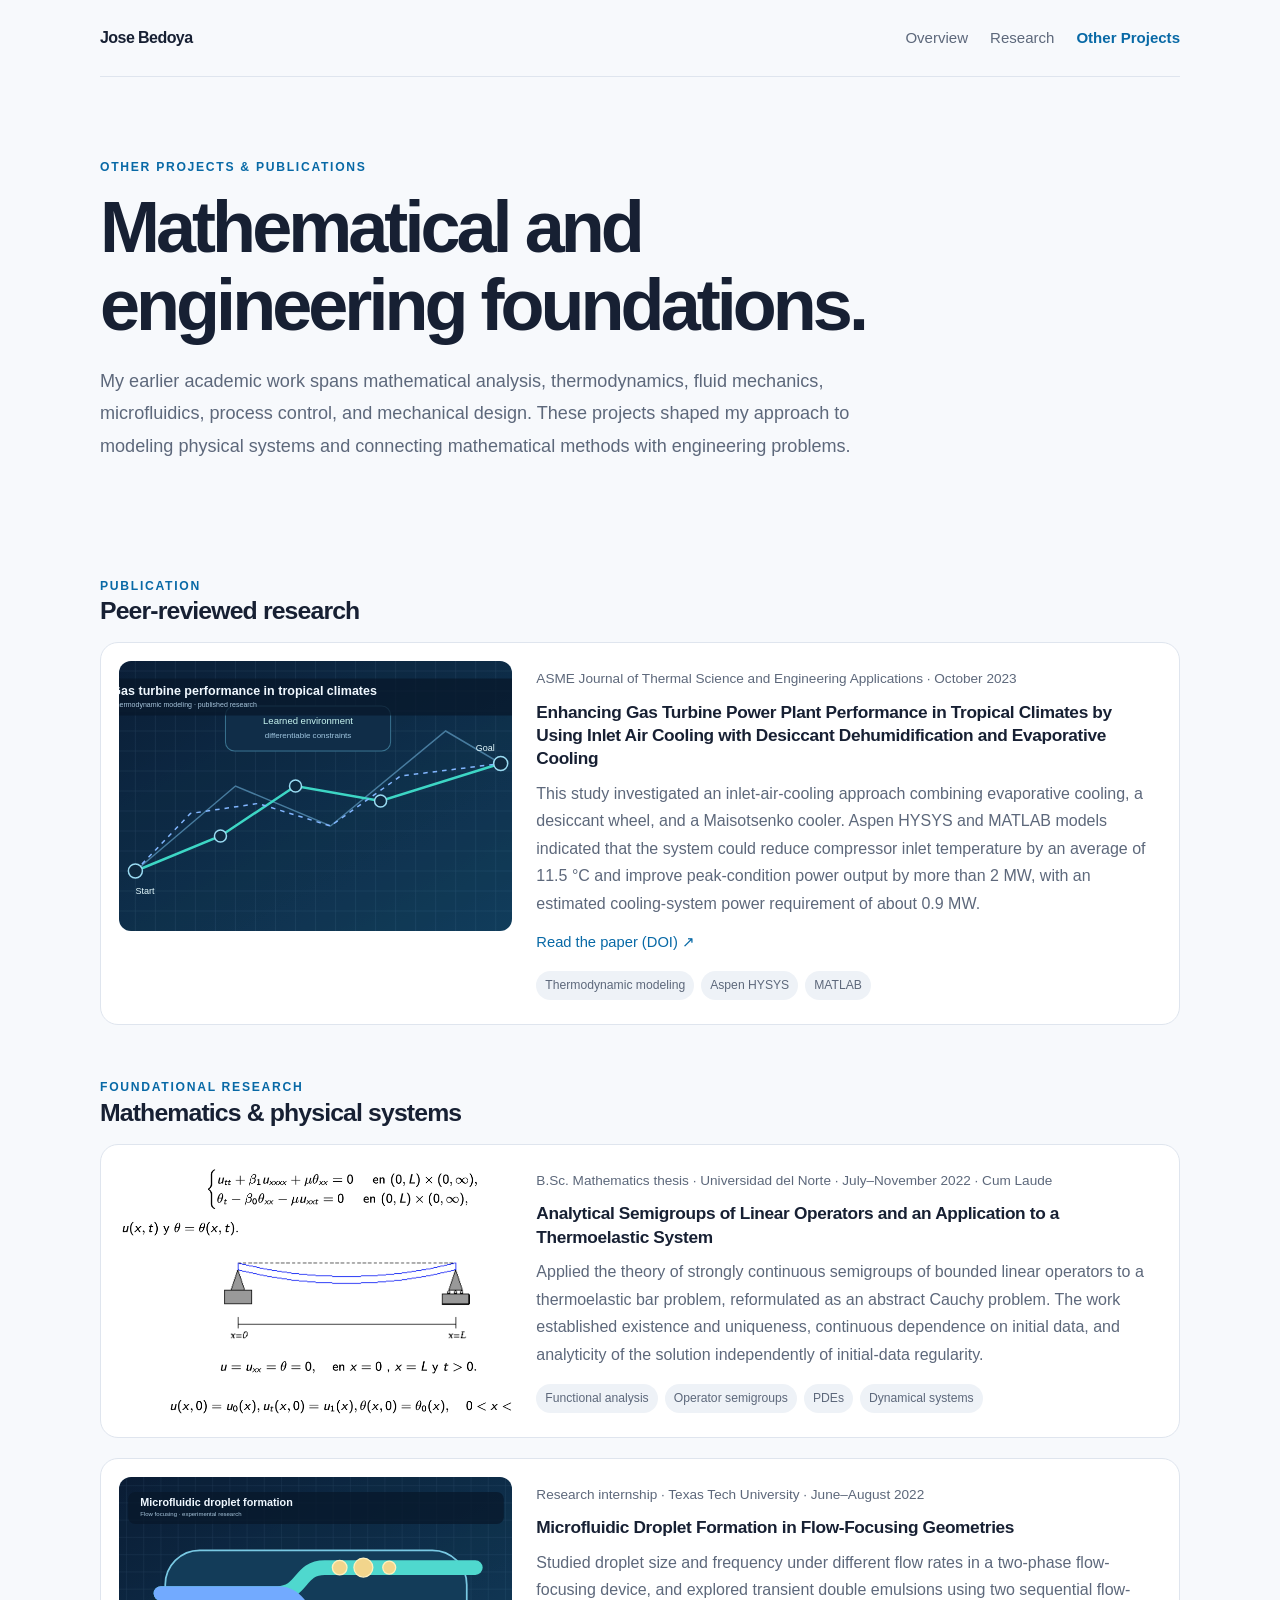
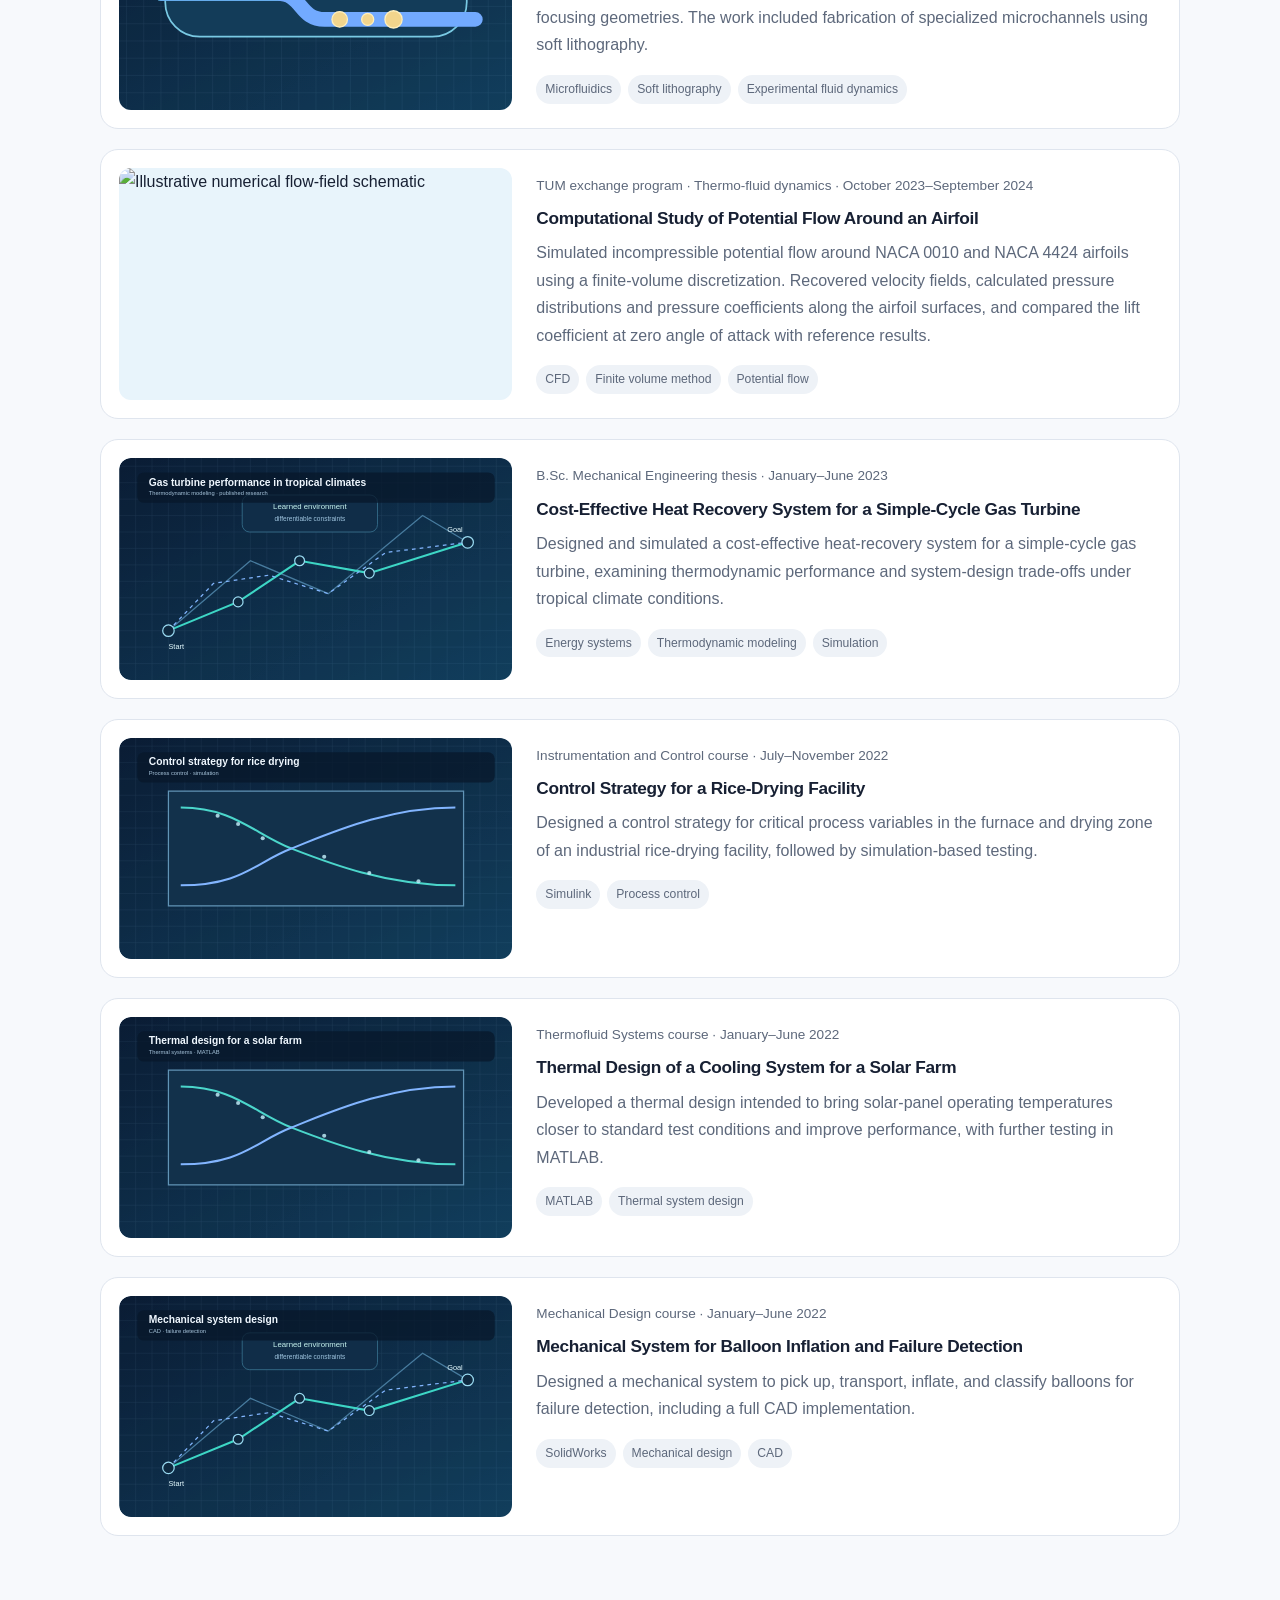
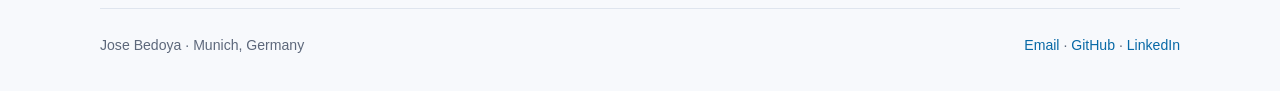
==== projects.html @ 043b5560 "Updated website" ====
<!doctype html>
<html lang="en"><head><meta charset="utf-8"><meta name="viewport" content="width=device-width,initial-scale=1"><meta name="description" content="Jose Bedoya — learning, perception, planning and control for autonomous systems."><meta name="theme-color" content="#0b1d35"><title>Other Projects · Jose Bedoya</title><link rel="stylesheet" href="assets/style.css"></head><body><div class="wrap"><nav><a class="brand" href="index.html">Jose Bedoya</a><div class="navlinks"><a href="index.html" >Overview</a><a href="research.html" >Research</a><a href="projects.html" aria-current="page">Other Projects</a></div></nav><main>
<section class="hero"><div class="eyebrow">Other projects & publications</div><h1>Mathematical and engineering foundations.</h1><p class="lead">My earlier academic work spans mathematical analysis, thermodynamics, fluid mechanics, microfluidics, process control, and mechanical design. These projects shaped my approach to modeling physical systems and connecting mathematical methods with engineering problems.</p></section>
<section class="section"><div class="eyebrow">Publication</div><h2>Peer-reviewed research</h2><article class="project"><img src="assets/projects/gas-turbine.svg" alt="Illustrative energy-system schematic"><div class="project-content"><div class="meta">ASME Journal of Thermal Science and Engineering Applications · October 2023</div><h3>Enhancing Gas Turbine Power Plant Performance in Tropical Climates by Using Inlet Air Cooling with Desiccant Dehumidification and Evaporative Cooling</h3><p>This study investigated an inlet-air-cooling approach combining evaporative cooling, a desiccant wheel, and a Maisotsenko cooler. Aspen HYSYS and MATLAB models indicated that the system could reduce compressor inlet temperature by an average of 11.5 °C and improve peak-condition power output by more than 2 MW, with an estimated cooling-system power requirement of about 0.9 MW.</p><div class="project-links"><a href="https://doi.org/10.1115/1.4063679">Read the paper (DOI) ↗</a></div><div class="tags"><span class="tag">Thermodynamic modeling</span><span class="tag">Aspen HYSYS</span><span class="tag">MATLAB</span></div></div></article></section>
<section class="section"><div class="eyebrow">Foundational research</div><h2>Mathematics & physical systems</h2><div class="project-list">
<article class="project"><img src="assets/projects/thermoelasticity.png" alt="Illustrative thermoelastic system and problem formulation"><div class="project-content"><div class="meta">B.Sc. Mathematics thesis · Universidad del Norte · July–November 2022 · Cum Laude</div><h3>Analytical Semigroups of Linear Operators and an Application to a Thermoelastic System</h3><p>Applied the theory of strongly continuous semigroups of bounded linear operators to a thermoelastic bar problem, reformulated as an abstract Cauchy problem. The work established existence and uniqueness, continuous dependence on initial data, and analyticity of the solution independently of initial-data regularity.</p><div class="tags"><span class="tag">Functional analysis</span><span class="tag">Operator semigroups</span><span class="tag">PDEs</span><span class="tag">Dynamical systems</span></div></div></article>
<article class="project"><img src="assets/projects/microfluidics.svg" alt="Illustrative flow-focusing microfluidics schematic"><div class="project-content"><div class="meta">Research internship · Texas Tech University · June–August 2022</div><h3>Microfluidic Droplet Formation in Flow-Focusing Geometries</h3><p>Studied droplet size and frequency under different flow rates in a two-phase flow-focusing device, and explored transient double emulsions using two sequential flow-focusing geometries. The work included fabrication of specialized microchannels using soft lithography.</p><div class="tags"><span class="tag">Microfluidics</span><span class="tag">Soft lithography</span><span class="tag">Experimental fluid dynamics</span></div></div></article>
<article class="project"><img src="assets/projects/airfoil-flow.png" alt="Illustrative numerical flow-field schematic"><div class="project-content"><div class="meta">TUM exchange program · Thermo-fluid dynamics · October 2023–September 2024</div><h3>Computational Study of Potential Flow Around an Airfoil</h3><p>Simulated incompressible potential flow around NACA 0010 and NACA 4424 airfoils using a finite-volume discretization. Recovered velocity fields, calculated pressure distributions and pressure coefficients along the airfoil surfaces, and compared the lift coefficient at zero angle of attack with reference results.</p><div class="tags"><span class="tag">CFD</span><span class="tag">Finite volume method</span><span class="tag">Potential flow</span></div></div></article>
<article class="project"><img src="assets/projects/gas-turbine.svg" alt="Illustrative gas turbine system schematic"><div class="project-content"><div class="meta">B.Sc. Mechanical Engineering thesis · January–June 2023</div><h3>Cost-Effective Heat Recovery System for a Simple-Cycle Gas Turbine</h3><p>Designed and simulated a cost-effective heat-recovery system for a simple-cycle gas turbine, examining thermodynamic performance and system-design trade-offs under tropical climate conditions.</p><div class="tags"><span class="tag">Energy systems</span><span class="tag">Thermodynamic modeling</span><span class="tag">Simulation</span></div></div></article>
<article class="project"><img src="assets/projects/process-control.svg" alt="Illustrative process-control flow schematic"><div class="project-content"><div class="meta">Instrumentation and Control course · July–November 2022</div><h3>Control Strategy for a Rice-Drying Facility</h3><p>Designed a control strategy for critical process variables in the furnace and drying zone of an industrial rice-drying facility, followed by simulation-based testing.</p><div class="tags"><span class="tag">Simulink</span><span class="tag">Process control</span></div></div></article>
<article class="project"><img src="assets/projects/solar-cooling.svg" alt="Illustrative solar farm thermal system schematic"><div class="project-content"><div class="meta">Thermofluid Systems course · January–June 2022</div><h3>Thermal Design of a Cooling System for a Solar Farm</h3><p>Developed a thermal design intended to bring solar-panel operating temperatures closer to standard test conditions and improve performance, with further testing in MATLAB.</p><div class="tags"><span class="tag">MATLAB</span><span class="tag">Thermal system design</span></div></div></article>
<article class="project"><img src="assets/projects/mechanical-design.svg" alt="Illustrative mechanical design schematic"><div class="project-content"><div class="meta">Mechanical Design course · January–June 2022</div><h3>Mechanical System for Balloon Inflation and Failure Detection</h3><p>Designed a mechanical system to pick up, transport, inflate, and classify balloons for failure detection, including a full CAD implementation.</p><div class="tags"><span class="tag">SolidWorks</span><span class="tag">Mechanical design</span><span class="tag">CAD</span></div></div></article>
</div></section>
</main><footer><span>Jose Bedoya · Munich, Germany</span><span><a href="mailto:josebedoya771@gmail.com">Email</a> · <a href="https://github.com/joebarranquilla">GitHub</a> · <a href="https://www.linkedin.com/in/jose-bedoya-916b631a0">LinkedIn</a></span></footer></div></body></html>
---- assets/style.css ----
:root{color-scheme:light dark;--bg:#f7f9fc;--surface:#fff;--text:#172033;--muted:#5d687b;--line:#dfe5ee;--accent:#0869a6;--soft:#e8f4fb;--tag:#eef2f7;--shadow:0 12px 35px rgba(20,40,70,.06)}
@media(prefers-color-scheme:dark){:root{--bg:#0b1220;--surface:#111b2d;--text:#eef3fb;--muted:#a9b6c9;--line:#28364b;--accent:#62c5ff;--soft:#122c40;--tag:#1a273a;--shadow:0 12px 35px rgba(0,0,0,.18)}}
*{box-sizing:border-box}html{scroll-behavior:smooth}body{margin:0;background:var(--bg);color:var(--text);font:16px/1.72 Inter,-apple-system,BlinkMacSystemFont,"Segoe UI",sans-serif}
a{color:var(--accent);text-decoration:none}a:hover{text-decoration:underline}.wrap{width:min(1080px,calc(100% - 40px));margin:auto}
nav{display:flex;align-items:center;justify-content:space-between;gap:20px;padding:24px 0;border-bottom:1px solid var(--line)}.brand{font-weight:750;letter-spacing:-.035em;color:var(--text)}.navlinks{display:flex;gap:22px;flex-wrap:wrap}.navlinks a{font-size:.94rem;color:var(--muted)}.navlinks a[aria-current=page]{color:var(--accent);font-weight:700}
main{padding:58px 0 72px}.eyebrow{text-transform:uppercase;letter-spacing:.14em;font-size:.76rem;font-weight:750;color:var(--accent)}h1,h2,h3,p{margin-top:0}h1{font-size:clamp(2.4rem,6vw,4.5rem);line-height:1.08;letter-spacing:-.055em;max-width:850px;margin:12px 0 20px}h2{font-size:1.55rem;letter-spacing:-.035em;line-height:1.2;margin-bottom:16px}h3{font-size:1.08rem;line-height:1.35;letter-spacing:-.02em;margin-bottom:9px}p{color:var(--muted);margin-bottom:15px}.lead{font-size:1.13rem;max-width:790px;line-height:1.8}.hero{padding:22px 0 46px}.hero-actions{display:flex;gap:12px;flex-wrap:wrap;margin-top:24px}.button{display:inline-flex;align-items:center;gap:8px;border:1px solid var(--line);border-radius:999px;padding:9px 16px;font-size:.93rem;font-weight:650;color:var(--text);background:var(--surface)}.button.primary{background:var(--accent);border-color:var(--accent);color:white}.section{margin-top:52px}.section-head{display:flex;align-items:end;justify-content:space-between;gap:20px;margin-bottom:20px}.section-head p{margin:0}.grid{display:grid;grid-template-columns:repeat(2,minmax(0,1fr));gap:20px}.card{border:1px solid var(--line);background:var(--surface);border-radius:18px;overflow:hidden;box-shadow:var(--shadow)}.card-media{display:block;width:100%;aspect-ratio:16/9;object-fit:cover;background:var(--soft);border-bottom:1px solid var(--line)}.card-body{padding:22px}.meta{font-size:.85rem;color:var(--muted);margin-bottom:10px}.tags{display:flex;gap:7px;flex-wrap:wrap;margin-top:16px}.tag{font-size:.76rem;color:var(--muted);background:var(--tag);border-radius:999px;padding:4px 9px}.card p{font-size:.94rem;margin-bottom:0}.project-list{display:grid;gap:20px}.project{display:grid;grid-template-columns:minmax(220px,.85fr) minmax(0,1.35fr);gap:24px;border:1px solid var(--line);background:var(--surface);border-radius:18px;overflow:hidden;padding:18px}.project img{width:100%;height:100%;min-height:190px;max-height:270px;object-fit:cover;border-radius:12px;background:var(--soft)}.project-content{padding:6px 6px 6px 0}.project-content p{margin-bottom:12px}.project-links{display:flex;gap:14px;flex-wrap:wrap;font-size:.92rem;margin-top:13px}.callout{padding:24px 26px;border:1px solid var(--line);border-radius:16px;background:var(--surface)}.callout p:last-child{margin-bottom:0}.two-col{display:grid;grid-template-columns:1.25fr .75fr;gap:28px}.interest-list{display:flex;flex-wrap:wrap;gap:9px}.interest-list span{border:1px solid var(--line);border-radius:999px;padding:7px 12px;color:var(--muted);font-size:.9rem}.timeline{display:grid;gap:18px}.timeline-item{border-left:2px solid var(--line);padding:0 0 2px 18px}.timeline-item strong{display:block}.timeline-item small{color:var(--muted)}footer{border-top:1px solid var(--line);padding:24px 0 34px;color:var(--muted);font-size:.88rem;display:flex;justify-content:space-between;gap:20px;flex-wrap:wrap}
@media(max-width:720px){.wrap{width:min(100% - 28px,1080px)}nav{align-items:flex-start;flex-direction:column}.navlinks{gap:15px}main{padding-top:38px}.grid,.two-col{grid-template-columns:1fr}.project{grid-template-columns:1fr}.project img{height:auto;aspect-ratio:16/9;min-height:0}.section{margin-top:40px}.card-body{padding:18px}}
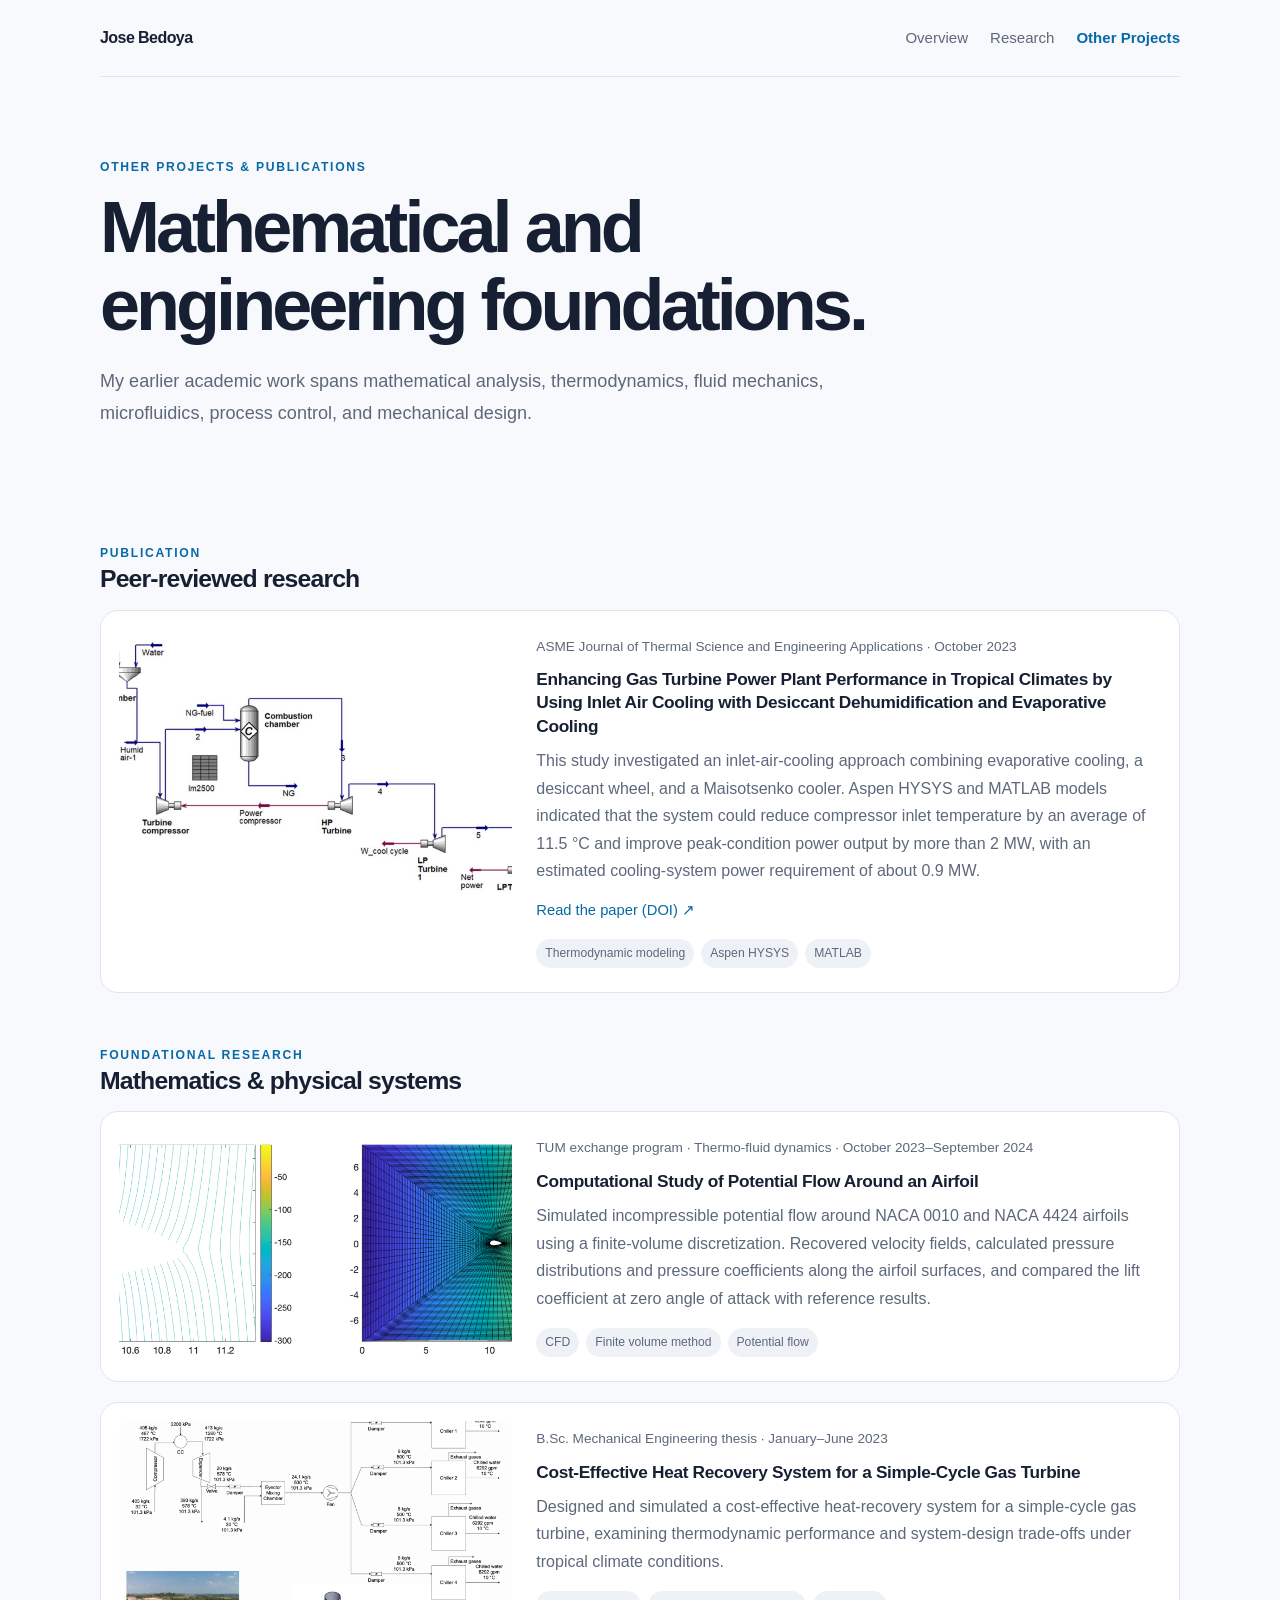
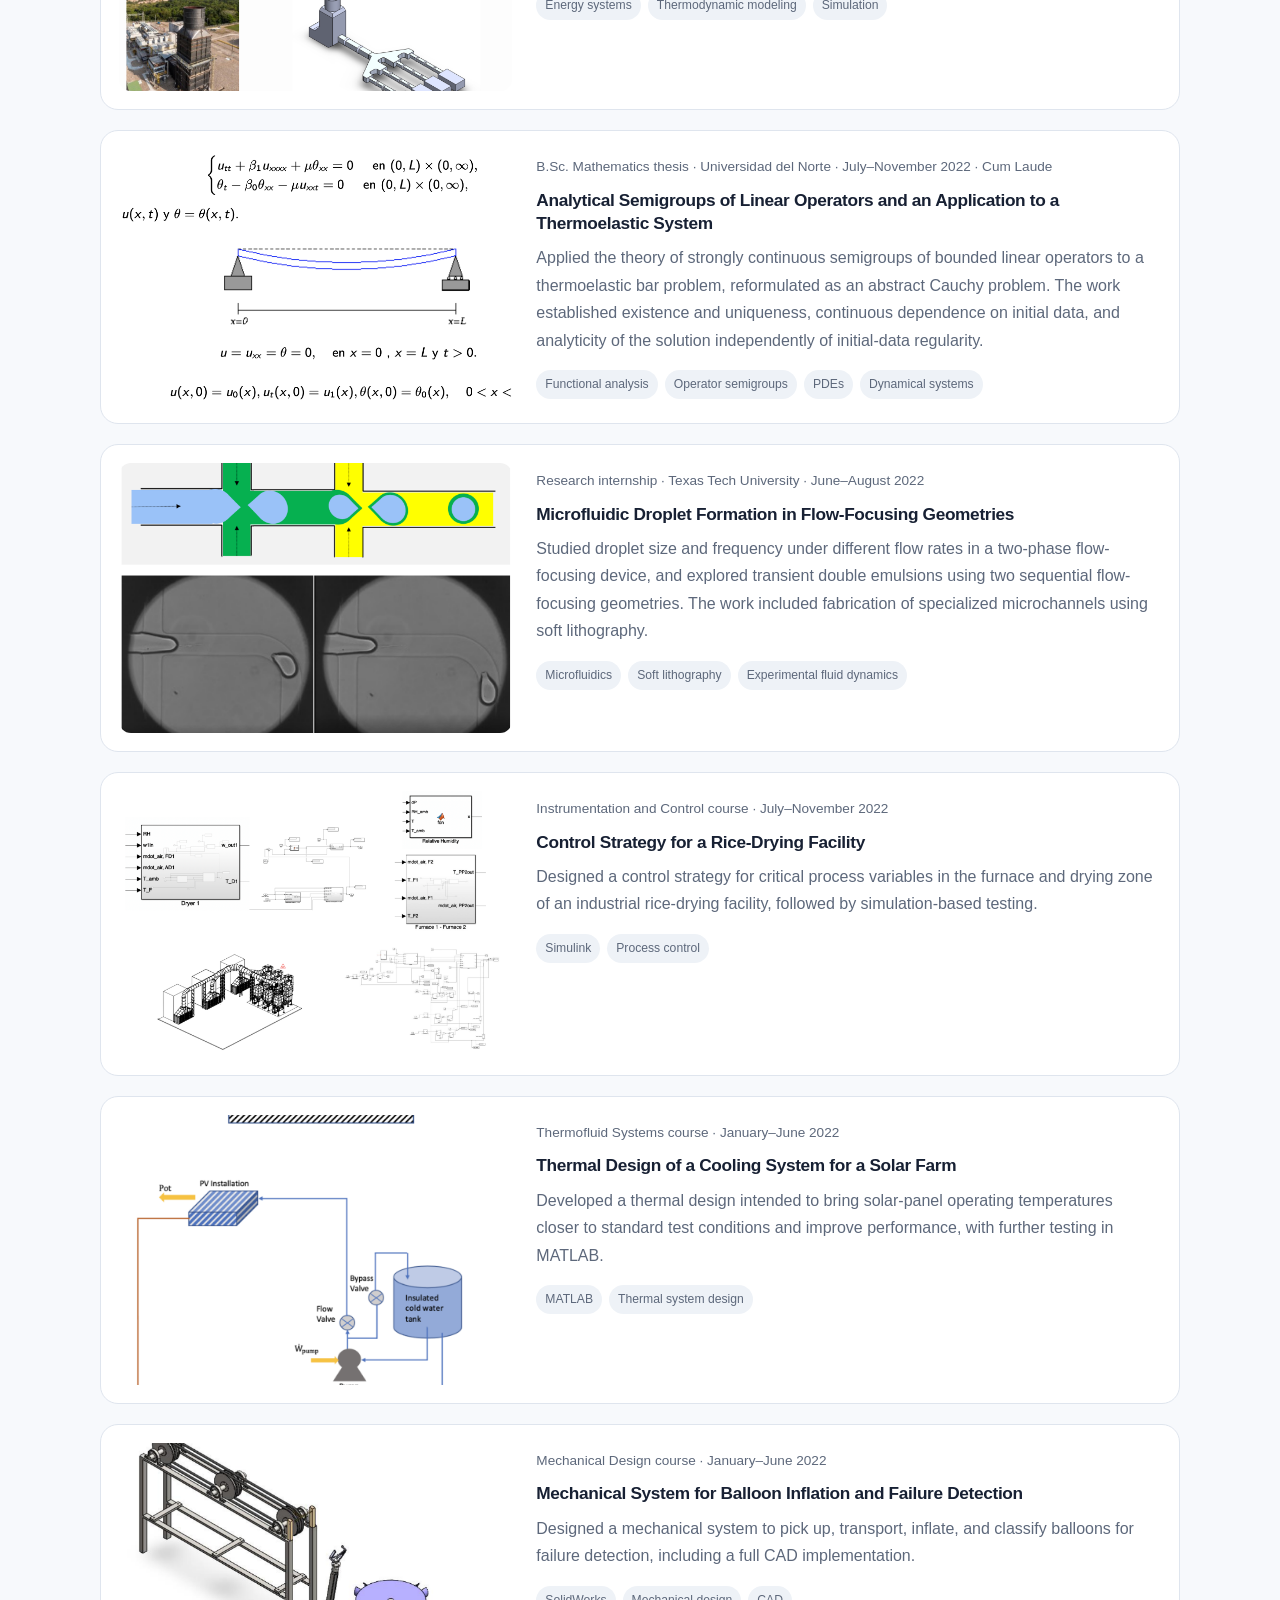
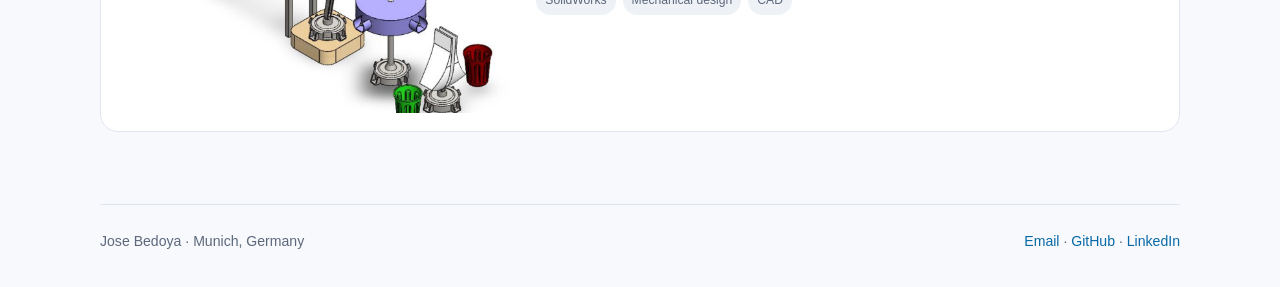
==== commit 5562ba12: "Adapted illustrations" ====
--- a/projects.html
+++ b/projects.html
@@ -1,14 +1,14 @@
 <!doctype html>
 <html lang="en"><head><meta charset="utf-8"><meta name="viewport" content="width=device-width,initial-scale=1"><meta name="description" content="Jose Bedoya — learning, perception, planning and control for autonomous systems."><meta name="theme-color" content="#0b1d35"><title>Other Projects · Jose Bedoya</title><link rel="stylesheet" href="assets/style.css"></head><body><div class="wrap"><nav><a class="brand" href="index.html">Jose Bedoya</a><div class="navlinks"><a href="index.html" >Overview</a><a href="research.html" >Research</a><a href="projects.html" aria-current="page">Other Projects</a></div></nav><main>
-<section class="hero"><div class="eyebrow">Other projects & publications</div><h1>Mathematical and engineering foundations.</h1><p class="lead">My earlier academic work spans mathematical analysis, thermodynamics, fluid mechanics, microfluidics, process control, and mechanical design. These projects shaped my approach to modeling physical systems and connecting mathematical methods with engineering problems.</p></section>
-<section class="section"><div class="eyebrow">Publication</div><h2>Peer-reviewed research</h2><article class="project"><img src="assets/projects/gas-turbine.svg" alt="Illustrative energy-system schematic"><div class="project-content"><div class="meta">ASME Journal of Thermal Science and Engineering Applications · October 2023</div><h3>Enhancing Gas Turbine Power Plant Performance in Tropical Climates by Using Inlet Air Cooling with Desiccant Dehumidification and Evaporative Cooling</h3><p>This study investigated an inlet-air-cooling approach combining evaporative cooling, a desiccant wheel, and a Maisotsenko cooler. Aspen HYSYS and MATLAB models indicated that the system could reduce compressor inlet temperature by an average of 11.5 °C and improve peak-condition power output by more than 2 MW, with an estimated cooling-system power requirement of about 0.9 MW.</p><div class="project-links"><a href="https://doi.org/10.1115/1.4063679">Read the paper (DOI) ↗</a></div><div class="tags"><span class="tag">Thermodynamic modeling</span><span class="tag">Aspen HYSYS</span><span class="tag">MATLAB</span></div></div></article></section>
+<section class="hero"><div class="eyebrow">Other projects & publications</div><h1>Mathematical and engineering foundations.</h1><p class="lead">My earlier academic work spans mathematical analysis, thermodynamics, fluid mechanics, microfluidics, process control, and mechanical design. </p></section>
+<section class="section"><div class="eyebrow">Publication</div><h2>Peer-reviewed research</h2><article class="project"><img src="assets/projects/gas-turbine-asme.jpg" alt="Illustrative energy-system schematic"><div class="project-content"><div class="meta">ASME Journal of Thermal Science and Engineering Applications · October 2023</div><h3>Enhancing Gas Turbine Power Plant Performance in Tropical Climates by Using Inlet Air Cooling with Desiccant Dehumidification and Evaporative Cooling</h3><p>This study investigated an inlet-air-cooling approach combining evaporative cooling, a desiccant wheel, and a Maisotsenko cooler. Aspen HYSYS and MATLAB models indicated that the system could reduce compressor inlet temperature by an average of 11.5 °C and improve peak-condition power output by more than 2 MW, with an estimated cooling-system power requirement of about 0.9 MW.</p><div class="project-links"><a href="https://doi.org/10.1115/1.4063679">Read the paper (DOI) ↗</a></div><div class="tags"><span class="tag">Thermodynamic modeling</span><span class="tag">Aspen HYSYS</span><span class="tag">MATLAB</span></div></div></article></section>
 <section class="section"><div class="eyebrow">Foundational research</div><h2>Mathematics & physical systems</h2><div class="project-list">
+<article class="project"><img src="assets/projects/airfoil-flow.png" alt="Illustrative numerical flow-field schematic"><div class="project-content"><div class="meta">TUM exchange program · Thermo-fluid dynamics · October 2023–September 2024</div><h3>Computational Study of Potential Flow Around an Airfoil</h3><p>Simulated incompressible potential flow around NACA 0010 and NACA 4424 airfoils using a finite-volume discretization. Recovered velocity fields, calculated pressure distributions and pressure coefficients along the airfoil surfaces, and compared the lift coefficient at zero angle of attack with reference results.</p><div class="tags"><span class="tag">CFD</span><span class="tag">Finite volume method</span><span class="tag">Potential flow</span></div></div></article>
+<article class="project"><img src="assets/projects/gas-turbine-pf.png" alt="Illustrative gas turbine system schematic"><div class="project-content"><div class="meta">B.Sc. Mechanical Engineering thesis · January–June 2023</div><h3>Cost-Effective Heat Recovery System for a Simple-Cycle Gas Turbine</h3><p>Designed and simulated a cost-effective heat-recovery system for a simple-cycle gas turbine, examining thermodynamic performance and system-design trade-offs under tropical climate conditions.</p><div class="tags"><span class="tag">Energy systems</span><span class="tag">Thermodynamic modeling</span><span class="tag">Simulation</span></div></div></article>
 <article class="project"><img src="assets/projects/thermoelasticity.png" alt="Illustrative thermoelastic system and problem formulation"><div class="project-content"><div class="meta">B.Sc. Mathematics thesis · Universidad del Norte · July–November 2022 · Cum Laude</div><h3>Analytical Semigroups of Linear Operators and an Application to a Thermoelastic System</h3><p>Applied the theory of strongly continuous semigroups of bounded linear operators to a thermoelastic bar problem, reformulated as an abstract Cauchy problem. The work established existence and uniqueness, continuous dependence on initial data, and analyticity of the solution independently of initial-data regularity.</p><div class="tags"><span class="tag">Functional analysis</span><span class="tag">Operator semigroups</span><span class="tag">PDEs</span><span class="tag">Dynamical systems</span></div></div></article>
-<article class="project"><img src="assets/projects/microfluidics.svg" alt="Illustrative flow-focusing microfluidics schematic"><div class="project-content"><div class="meta">Research internship · Texas Tech University · June–August 2022</div><h3>Microfluidic Droplet Formation in Flow-Focusing Geometries</h3><p>Studied droplet size and frequency under different flow rates in a two-phase flow-focusing device, and explored transient double emulsions using two sequential flow-focusing geometries. The work included fabrication of specialized microchannels using soft lithography.</p><div class="tags"><span class="tag">Microfluidics</span><span class="tag">Soft lithography</span><span class="tag">Experimental fluid dynamics</span></div></div></article>
-<article class="project"><img src="assets/projects/airfoil-flow.png" alt="Illustrative numerical flow-field schematic"><div class="project-content"><div class="meta">TUM exchange program · Thermo-fluid dynamics · October 2023–September 2024</div><h3>Computational Study of Potential Flow Around an Airfoil</h3><p>Simulated incompressible potential flow around NACA 0010 and NACA 4424 airfoils using a finite-volume discretization. Recovered velocity fields, calculated pressure distributions and pressure coefficients along the airfoil surfaces, and compared the lift coefficient at zero angle of attack with reference results.</p><div class="tags"><span class="tag">CFD</span><span class="tag">Finite volume method</span><span class="tag">Potential flow</span></div></div></article>
-<article class="project"><img src="assets/projects/gas-turbine.svg" alt="Illustrative gas turbine system schematic"><div class="project-content"><div class="meta">B.Sc. Mechanical Engineering thesis · January–June 2023</div><h3>Cost-Effective Heat Recovery System for a Simple-Cycle Gas Turbine</h3><p>Designed and simulated a cost-effective heat-recovery system for a simple-cycle gas turbine, examining thermodynamic performance and system-design trade-offs under tropical climate conditions.</p><div class="tags"><span class="tag">Energy systems</span><span class="tag">Thermodynamic modeling</span><span class="tag">Simulation</span></div></div></article>
-<article class="project"><img src="assets/projects/process-control.svg" alt="Illustrative process-control flow schematic"><div class="project-content"><div class="meta">Instrumentation and Control course · July–November 2022</div><h3>Control Strategy for a Rice-Drying Facility</h3><p>Designed a control strategy for critical process variables in the furnace and drying zone of an industrial rice-drying facility, followed by simulation-based testing.</p><div class="tags"><span class="tag">Simulink</span><span class="tag">Process control</span></div></div></article>
-<article class="project"><img src="assets/projects/solar-cooling.svg" alt="Illustrative solar farm thermal system schematic"><div class="project-content"><div class="meta">Thermofluid Systems course · January–June 2022</div><h3>Thermal Design of a Cooling System for a Solar Farm</h3><p>Developed a thermal design intended to bring solar-panel operating temperatures closer to standard test conditions and improve performance, with further testing in MATLAB.</p><div class="tags"><span class="tag">MATLAB</span><span class="tag">Thermal system design</span></div></div></article>
-<article class="project"><img src="assets/projects/mechanical-design.svg" alt="Illustrative mechanical design schematic"><div class="project-content"><div class="meta">Mechanical Design course · January–June 2022</div><h3>Mechanical System for Balloon Inflation and Failure Detection</h3><p>Designed a mechanical system to pick up, transport, inflate, and classify balloons for failure detection, including a full CAD implementation.</p><div class="tags"><span class="tag">SolidWorks</span><span class="tag">Mechanical design</span><span class="tag">CAD</span></div></div></article>
+<article class="project"><img src="assets/projects/microfluidics.png" alt="Illustrative flow-focusing microfluidics schematic with experimental example"><div class="project-content"><div class="meta">Research internship · Texas Tech University · June–August 2022</div><h3>Microfluidic Droplet Formation in Flow-Focusing Geometries</h3><p>Studied droplet size and frequency under different flow rates in a two-phase flow-focusing device, and explored transient double emulsions using two sequential flow-focusing geometries. The work included fabrication of specialized microchannels using soft lithography.</p><div class="tags"><span class="tag">Microfluidics</span><span class="tag">Soft lithography</span><span class="tag">Experimental fluid dynamics</span></div></div></article>
+<article class="project"><img src="assets/projects/process-control.png" alt="Illustrative process-control flow schematic for drying rice facility"><div class="project-content"><div class="meta">Instrumentation and Control course · July–November 2022</div><h3>Control Strategy for a Rice-Drying Facility</h3><p>Designed a control strategy for critical process variables in the furnace and drying zone of an industrial rice-drying facility, followed by simulation-based testing.</p><div class="tags"><span class="tag">Simulink</span><span class="tag">Process control</span></div></div></article>
+<article class="project"><img src="assets/projects/solar-cooling.png" alt="Illustrative solar farm thermal system schematic"><div class="project-content"><div class="meta">Thermofluid Systems course · January–June 2022</div><h3>Thermal Design of a Cooling System for a Solar Farm</h3><p>Developed a thermal design intended to bring solar-panel operating temperatures closer to standard test conditions and improve performance, with further testing in MATLAB.</p><div class="tags"><span class="tag">MATLAB</span><span class="tag">Thermal system design</span></div></div></article>
+<article class="project"><img src="assets/projects/mechanical-design.png" alt="Illustrative mechanical design schematic"><div class="project-content"><div class="meta">Mechanical Design course · January–June 2022</div><h3>Mechanical System for Balloon Inflation and Failure Detection</h3><p>Designed a mechanical system to pick up, transport, inflate, and classify balloons for failure detection, including a full CAD implementation.</p><div class="tags"><span class="tag">SolidWorks</span><span class="tag">Mechanical design</span><span class="tag">CAD</span></div></div></article>
 </div></section>
 </main><footer><span>Jose Bedoya · Munich, Germany</span><span><a href="mailto:josebedoya771@gmail.com">Email</a> · <a href="https://github.com/joebarranquilla">GitHub</a> · <a href="https://www.linkedin.com/in/jose-bedoya-916b631a0">LinkedIn</a></span></footer></div></body></html>
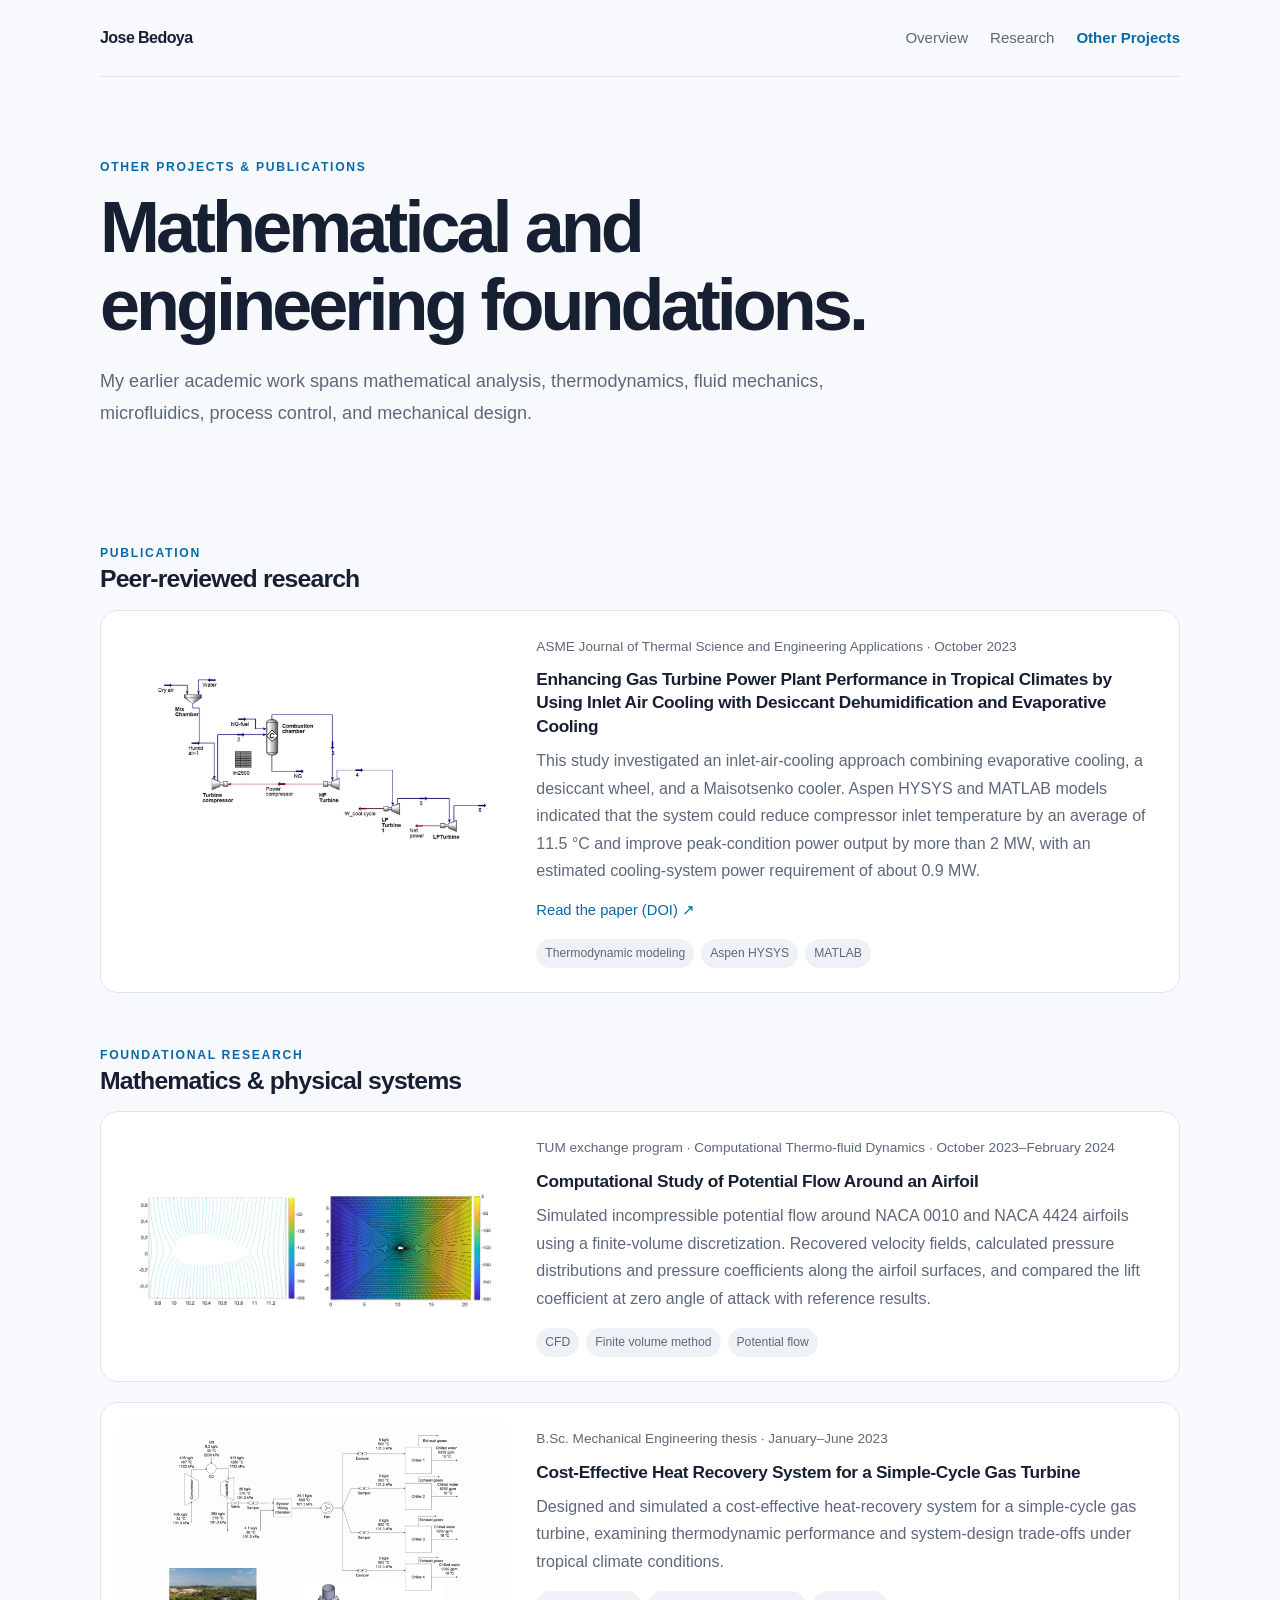
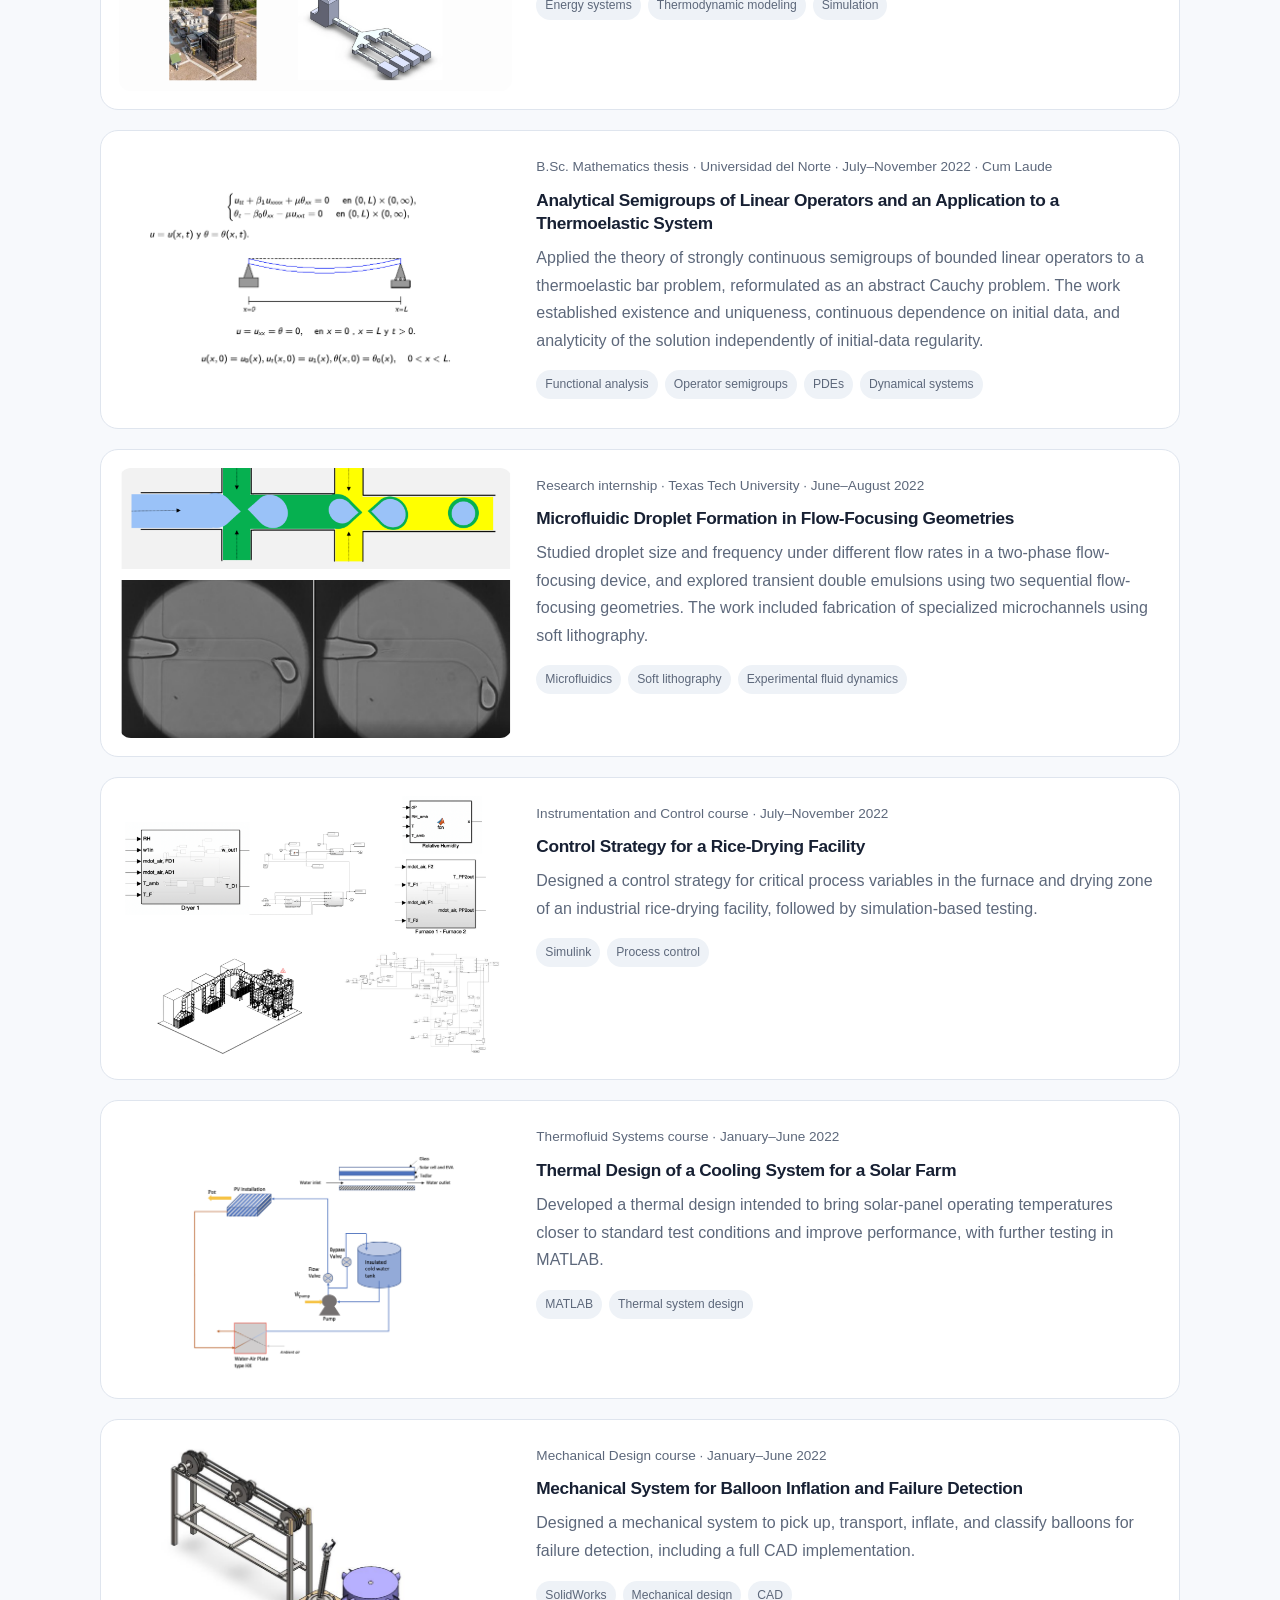
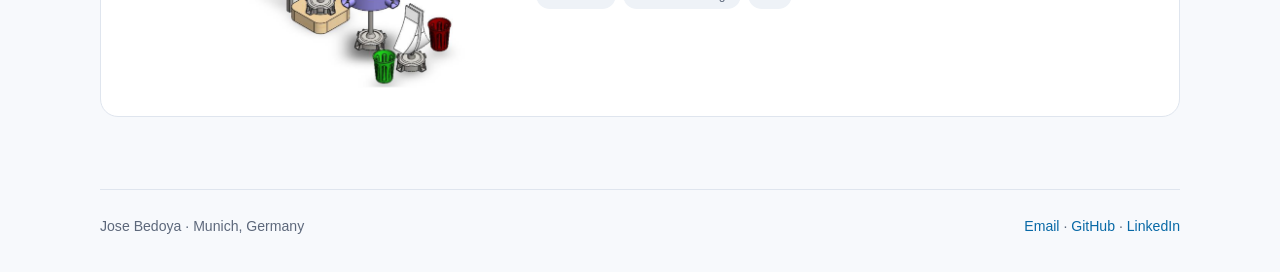
==== commit fcd5676e: "Fixed images and shortened descriptions" ====
--- a/projects.html
+++ b/projects.html
@@ -3,7 +3,7 @@
 <section class="hero"><div class="eyebrow">Other projects & publications</div><h1>Mathematical and engineering foundations.</h1><p class="lead">My earlier academic work spans mathematical analysis, thermodynamics, fluid mechanics, microfluidics, process control, and mechanical design. </p></section>
 <section class="section"><div class="eyebrow">Publication</div><h2>Peer-reviewed research</h2><article class="project"><img src="assets/projects/gas-turbine-asme.jpg" alt="Illustrative energy-system schematic"><div class="project-content"><div class="meta">ASME Journal of Thermal Science and Engineering Applications · October 2023</div><h3>Enhancing Gas Turbine Power Plant Performance in Tropical Climates by Using Inlet Air Cooling with Desiccant Dehumidification and Evaporative Cooling</h3><p>This study investigated an inlet-air-cooling approach combining evaporative cooling, a desiccant wheel, and a Maisotsenko cooler. Aspen HYSYS and MATLAB models indicated that the system could reduce compressor inlet temperature by an average of 11.5 °C and improve peak-condition power output by more than 2 MW, with an estimated cooling-system power requirement of about 0.9 MW.</p><div class="project-links"><a href="https://doi.org/10.1115/1.4063679">Read the paper (DOI) ↗</a></div><div class="tags"><span class="tag">Thermodynamic modeling</span><span class="tag">Aspen HYSYS</span><span class="tag">MATLAB</span></div></div></article></section>
 <section class="section"><div class="eyebrow">Foundational research</div><h2>Mathematics & physical systems</h2><div class="project-list">
-<article class="project"><img src="assets/projects/airfoil-flow.png" alt="Illustrative numerical flow-field schematic"><div class="project-content"><div class="meta">TUM exchange program · Thermo-fluid dynamics · October 2023–September 2024</div><h3>Computational Study of Potential Flow Around an Airfoil</h3><p>Simulated incompressible potential flow around NACA 0010 and NACA 4424 airfoils using a finite-volume discretization. Recovered velocity fields, calculated pressure distributions and pressure coefficients along the airfoil surfaces, and compared the lift coefficient at zero angle of attack with reference results.</p><div class="tags"><span class="tag">CFD</span><span class="tag">Finite volume method</span><span class="tag">Potential flow</span></div></div></article>
+<article class="project"><img src="assets/projects/airfoil-flow.png" alt="Illustrative numerical flow-field schematic"><div class="project-content"><div class="meta">TUM exchange program · Computational Thermo-fluid Dynamics · October 2023–February 2024</div><h3>Computational Study of Potential Flow Around an Airfoil</h3><p>Simulated incompressible potential flow around NACA 0010 and NACA 4424 airfoils using a finite-volume discretization. Recovered velocity fields, calculated pressure distributions and pressure coefficients along the airfoil surfaces, and compared the lift coefficient at zero angle of attack with reference results.</p><div class="tags"><span class="tag">CFD</span><span class="tag">Finite volume method</span><span class="tag">Potential flow</span></div></div></article>
 <article class="project"><img src="assets/projects/gas-turbine-pf.png" alt="Illustrative gas turbine system schematic"><div class="project-content"><div class="meta">B.Sc. Mechanical Engineering thesis · January–June 2023</div><h3>Cost-Effective Heat Recovery System for a Simple-Cycle Gas Turbine</h3><p>Designed and simulated a cost-effective heat-recovery system for a simple-cycle gas turbine, examining thermodynamic performance and system-design trade-offs under tropical climate conditions.</p><div class="tags"><span class="tag">Energy systems</span><span class="tag">Thermodynamic modeling</span><span class="tag">Simulation</span></div></div></article>
 <article class="project"><img src="assets/projects/thermoelasticity.png" alt="Illustrative thermoelastic system and problem formulation"><div class="project-content"><div class="meta">B.Sc. Mathematics thesis · Universidad del Norte · July–November 2022 · Cum Laude</div><h3>Analytical Semigroups of Linear Operators and an Application to a Thermoelastic System</h3><p>Applied the theory of strongly continuous semigroups of bounded linear operators to a thermoelastic bar problem, reformulated as an abstract Cauchy problem. The work established existence and uniqueness, continuous dependence on initial data, and analyticity of the solution independently of initial-data regularity.</p><div class="tags"><span class="tag">Functional analysis</span><span class="tag">Operator semigroups</span><span class="tag">PDEs</span><span class="tag">Dynamical systems</span></div></div></article>
 <article class="project"><img src="assets/projects/microfluidics.png" alt="Illustrative flow-focusing microfluidics schematic with experimental example"><div class="project-content"><div class="meta">Research internship · Texas Tech University · June–August 2022</div><h3>Microfluidic Droplet Formation in Flow-Focusing Geometries</h3><p>Studied droplet size and frequency under different flow rates in a two-phase flow-focusing device, and explored transient double emulsions using two sequential flow-focusing geometries. The work included fabrication of specialized microchannels using soft lithography.</p><div class="tags"><span class="tag">Microfluidics</span><span class="tag">Soft lithography</span><span class="tag">Experimental fluid dynamics</span></div></div></article>
--- a/assets/style.css
+++ b/assets/style.css
@@ -5,3 +5,4 @@
 nav{display:flex;align-items:center;justify-content:space-between;gap:20px;padding:24px 0;border-bottom:1px solid var(--line)}.brand{font-weight:750;letter-spacing:-.035em;color:var(--text)}.navlinks{display:flex;gap:22px;flex-wrap:wrap}.navlinks a{font-size:.94rem;color:var(--muted)}.navlinks a[aria-current=page]{color:var(--accent);font-weight:700}
 main{padding:58px 0 72px}.eyebrow{text-transform:uppercase;letter-spacing:.14em;font-size:.76rem;font-weight:750;color:var(--accent)}h1,h2,h3,p{margin-top:0}h1{font-size:clamp(2.4rem,6vw,4.5rem);line-height:1.08;letter-spacing:-.055em;max-width:850px;margin:12px 0 20px}h2{font-size:1.55rem;letter-spacing:-.035em;line-height:1.2;margin-bottom:16px}h3{font-size:1.08rem;line-height:1.35;letter-spacing:-.02em;margin-bottom:9px}p{color:var(--muted);margin-bottom:15px}.lead{font-size:1.13rem;max-width:790px;line-height:1.8}.hero{padding:22px 0 46px}.hero-actions{display:flex;gap:12px;flex-wrap:wrap;margin-top:24px}.button{display:inline-flex;align-items:center;gap:8px;border:1px solid var(--line);border-radius:999px;padding:9px 16px;font-size:.93rem;font-weight:650;color:var(--text);background:var(--surface)}.button.primary{background:var(--accent);border-color:var(--accent);color:white}.section{margin-top:52px}.section-head{display:flex;align-items:end;justify-content:space-between;gap:20px;margin-bottom:20px}.section-head p{margin:0}.grid{display:grid;grid-template-columns:repeat(2,minmax(0,1fr));gap:20px}.card{border:1px solid var(--line);background:var(--surface);border-radius:18px;overflow:hidden;box-shadow:var(--shadow)}.card-media{display:block;width:100%;aspect-ratio:16/9;object-fit:cover;background:var(--soft);border-bottom:1px solid var(--line)}.card-body{padding:22px}.meta{font-size:.85rem;color:var(--muted);margin-bottom:10px}.tags{display:flex;gap:7px;flex-wrap:wrap;margin-top:16px}.tag{font-size:.76rem;color:var(--muted);background:var(--tag);border-radius:999px;padding:4px 9px}.card p{font-size:.94rem;margin-bottom:0}.project-list{display:grid;gap:20px}.project{display:grid;grid-template-columns:minmax(220px,.85fr) minmax(0,1.35fr);gap:24px;border:1px solid var(--line);background:var(--surface);border-radius:18px;overflow:hidden;padding:18px}.project img{width:100%;height:100%;min-height:190px;max-height:270px;object-fit:cover;border-radius:12px;background:var(--soft)}.project-content{padding:6px 6px 6px 0}.project-content p{margin-bottom:12px}.project-links{display:flex;gap:14px;flex-wrap:wrap;font-size:.92rem;margin-top:13px}.callout{padding:24px 26px;border:1px solid var(--line);border-radius:16px;background:var(--surface)}.callout p:last-child{margin-bottom:0}.two-col{display:grid;grid-template-columns:1.25fr .75fr;gap:28px}.interest-list{display:flex;flex-wrap:wrap;gap:9px}.interest-list span{border:1px solid var(--line);border-radius:999px;padding:7px 12px;color:var(--muted);font-size:.9rem}.timeline{display:grid;gap:18px}.timeline-item{border-left:2px solid var(--line);padding:0 0 2px 18px}.timeline-item strong{display:block}.timeline-item small{color:var(--muted)}footer{border-top:1px solid var(--line);padding:24px 0 34px;color:var(--muted);font-size:.88rem;display:flex;justify-content:space-between;gap:20px;flex-wrap:wrap}
 @media(max-width:720px){.wrap{width:min(100% - 28px,1080px)}nav{align-items:flex-start;flex-direction:column}.navlinks{gap:15px}main{padding-top:38px}.grid,.two-col{grid-template-columns:1fr}.project{grid-template-columns:1fr}.project img{height:auto;aspect-ratio:16/9;min-height:0}.section{margin-top:40px}.card-body{padding:18px}}
+.project--text-only{grid-template-columns:1fr}
